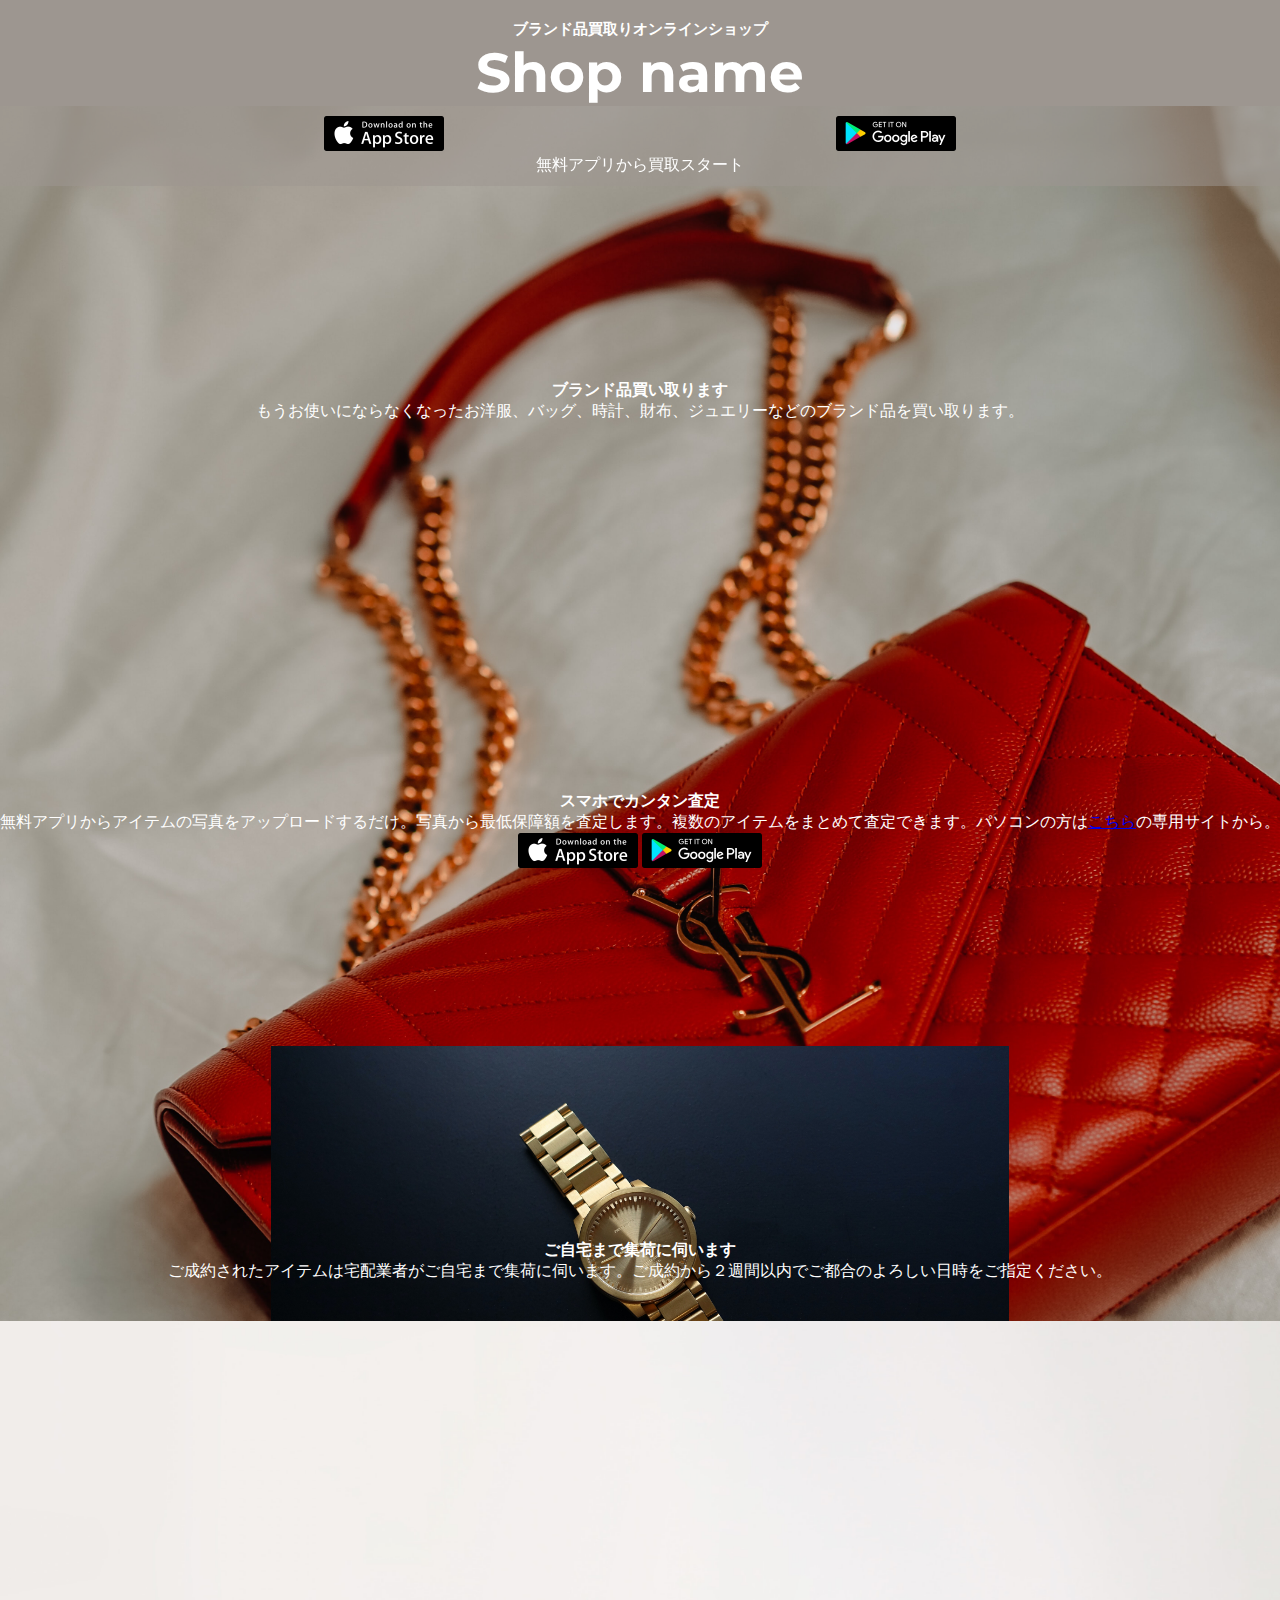
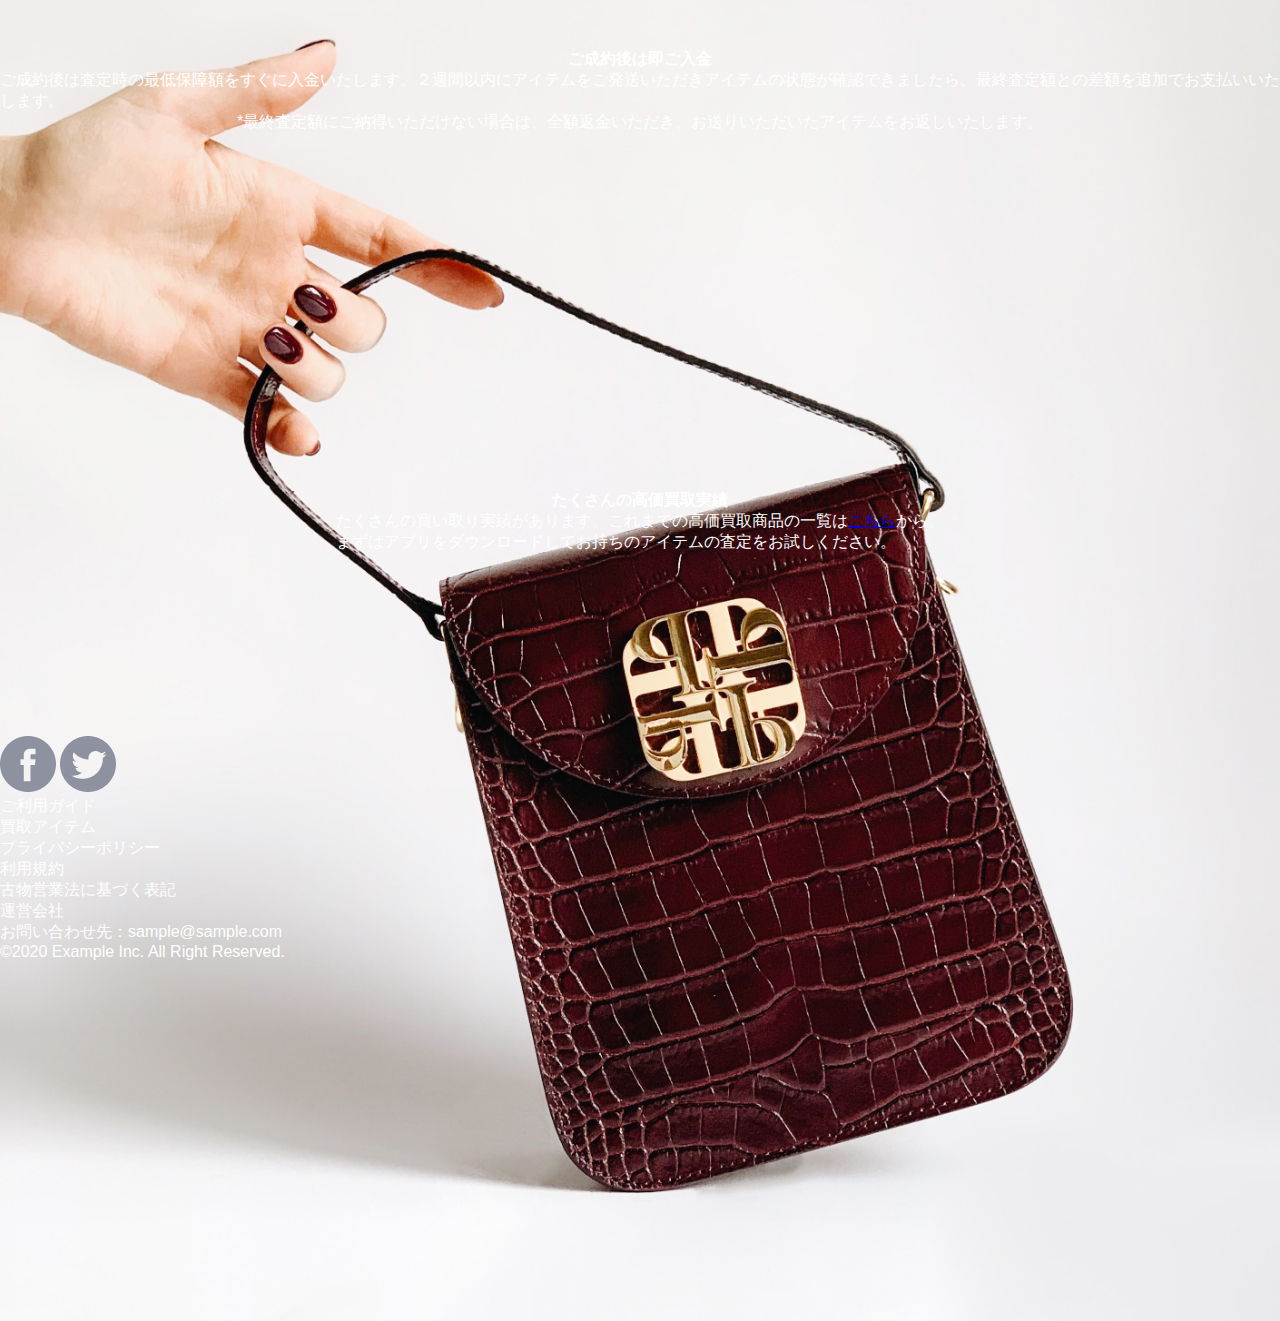
==== index.html @ d6a11336 "first commit" ====
<!DOCTYPE html>
<html lang="ja">
<head>
  <meta charset="UTF-8">
  <meta name="viewport" content="width=device-width, initial-scale=1.0">
  <title>Consignment Shop</title>
  <link rel="stylesheet" href="style.css">
  <link rel="preconnect" href="https://fonts.gstatic.com">
  <link href="https://fonts.googleapis.com/css2?family=Montserrat:wght@400;800&display=swap" rel="stylesheet">
</head>
<body>
  <header>
    <h2 class="sub">ブランド品買取りオンラインショップ</h2>
    <h1 class="main">Shop name</h1>
  </header>
  <div id="app_bar">
    <div>
      <a href="link.html"><img src="img/banner_ios.png" alt="[iOS App]" class="app"></a>
      <a href="link.html"><img src="img/banner_android.png" alt="[Android App]" class="app"></a>
    </div>
    <p>無料アプリから買取スタート</p>
  </div>
  <div class="parts">
    <img src="img/first_img_bag_black.jpg" alt="bag 1" class="background ver">
    <h2>ブランド品買い取ります</h2>
    <p>もうお使いにならなくなったお洋服、バッグ、時計、財布、ジュエリーなどのブランド品を買い取ります。</p>
  </div>
  <div class="parts">
    <img src="img/second_img_bag_gray.jpg" alt="bag 2" class="background ver">
    <h2>スマホでカンタン査定</h2>
    <p>無料アプリからアイテムの写真をアップロードするだけ。写真から最低保障額を査定します。複数のアイテムをまとめて査定できます。パソコンの方は<a href="link.html">こちら</a>の専用サイトから。</p>
    <div>
      <a href="link.html"><img src="img/banner_ios.png" alt="[iOS App]" class="app"></a>
      <a href="link.html"><img src="img/banner_android.png" alt="[Android App]" class="app"></a>
    </div>
  </div>
  <div class="parts">
    <img src="img/third_img_watch_navy.jpg" alt="watch 3" class="background hor">
    <h2>ご自宅まで集荷に伺います</h2>
    <p>ご成約されたアイテムは宅配業者がご自宅まで集荷に伺います。ご成約から２週間以内でご都合のよろしい日時をご指定ください。</p>
  </div>
  <div class="parts">
    <img src="img/fourth_img_bag_pink.jpg" alt="bag 4" class="background hor">
    <h2>ご成約後は即ご入金</h2>
    <p>ご成約後は査定時の最低保障額をすぐに入金いたします。２週間以内にアイテムをご発送いただきアイテムの状態が確認できましたら、最終査定額との差額を追加でお支払いいたします。</p>
    <p class="caution">*最終査定額にご納得いただけない場合は、全額返金いただき、お送りいただいたアイテムをお返しいたします。</p>
  </div>
  <div class="parts">
    <img src="img/fifth_img_bag_white.jpg" alt="bag 5" class="background ver">
    <h2>たくさんの高価買取実績</h2>
    <p>たくさんの買い取り実績があります。これまでの高価買取商品の一覧は<a href="link.html">こちら</a>から。<br>
    まずはアプリをダウンロードしてお持ちのアイテムの査定をお試しください。</p>
  </div>
  <footer>
    <img src="img/icon_fb.png" alt="facebook icon" class="icon">
    <img src="img/icon_tw.png" alt="twitter icon" class="icon">
    <div>ご利用ガイド</div>
    <div>買取アイテム</div>
    <div>プライバシーポリシー</div>
    <div>利用規約</div>
    <div>古物営業法に基づく表記</div>
    <div>運営会社</div>
    <div>お問い合わせ先：sample@sample.com</div>
    <div>©︎2020 Example Inc. All Right Reserved.</div>
  </footer>
</body>
</html>
---- style.css ----
@charset "utf-8";

/* リセットcss */
html, body, div, span, object, iframe,
h1, h2, h3, h4, h5, h6, p, blockquote, pre,
abbr, address, cite, code,
del, dfn, em, img, ins, kbd, q, samp,
small, strong, sub, sup, var,
b, i,
dl, dt, dd, ol, ul, li,
fieldset, form, label, legend,
table, caption, tbody, tfoot, thead, tr, th, td,
article, aside, canvas, details, figcaption, figure,
footer, header, hgroup, menu, nav, section, summary,
time, mark, audio, video {
    margin:0;
    padding:0;
    border:0;
    outline:0;
    font-size:100%;
    vertical-align:baseline;
    background:transparent;
}

body {
  font-family: sans-serif;
  background-color: #9D9690;
  color: #ffffff;
}

/* ヘッダー */
header {
  display: flex;
  flex-direction: column;
  align-items: center;
  background-color: #9D9690;
  padding-top: 20px;
}

.sub {
  font-size: 15px;
}

.main {
  font-size: 55px;
  font-family: 'Montserrat', sans-serif;
}

/* 追従する帯 */
#app_bar {
  height: 80px;
  display: flex;
  flex-direction: column;
  align-items: center;
  justify-content: center;
  position: -webkit-sticky;
  position: sticky;
  top: 0;
  background-color: #9D969088;
}

#app_bar div {
  width: 80%;
  display: flex;
  justify-content: space-around;
}

.app {
  width: 120px;
}

.background.ver {
  width: 100%;
  /* height: 430px; */
}

.background.hor {
  height: 430px;
}

/* 段落のスタイル統一設定 */
.parts {
  height: 430px;
  display: flex;
  flex-direction: column;
  justify-content: center;
  align-items: center;
}

.parts .background {
  position: absolute;
  z-index: -1;
  /* bottom: 0; */
}
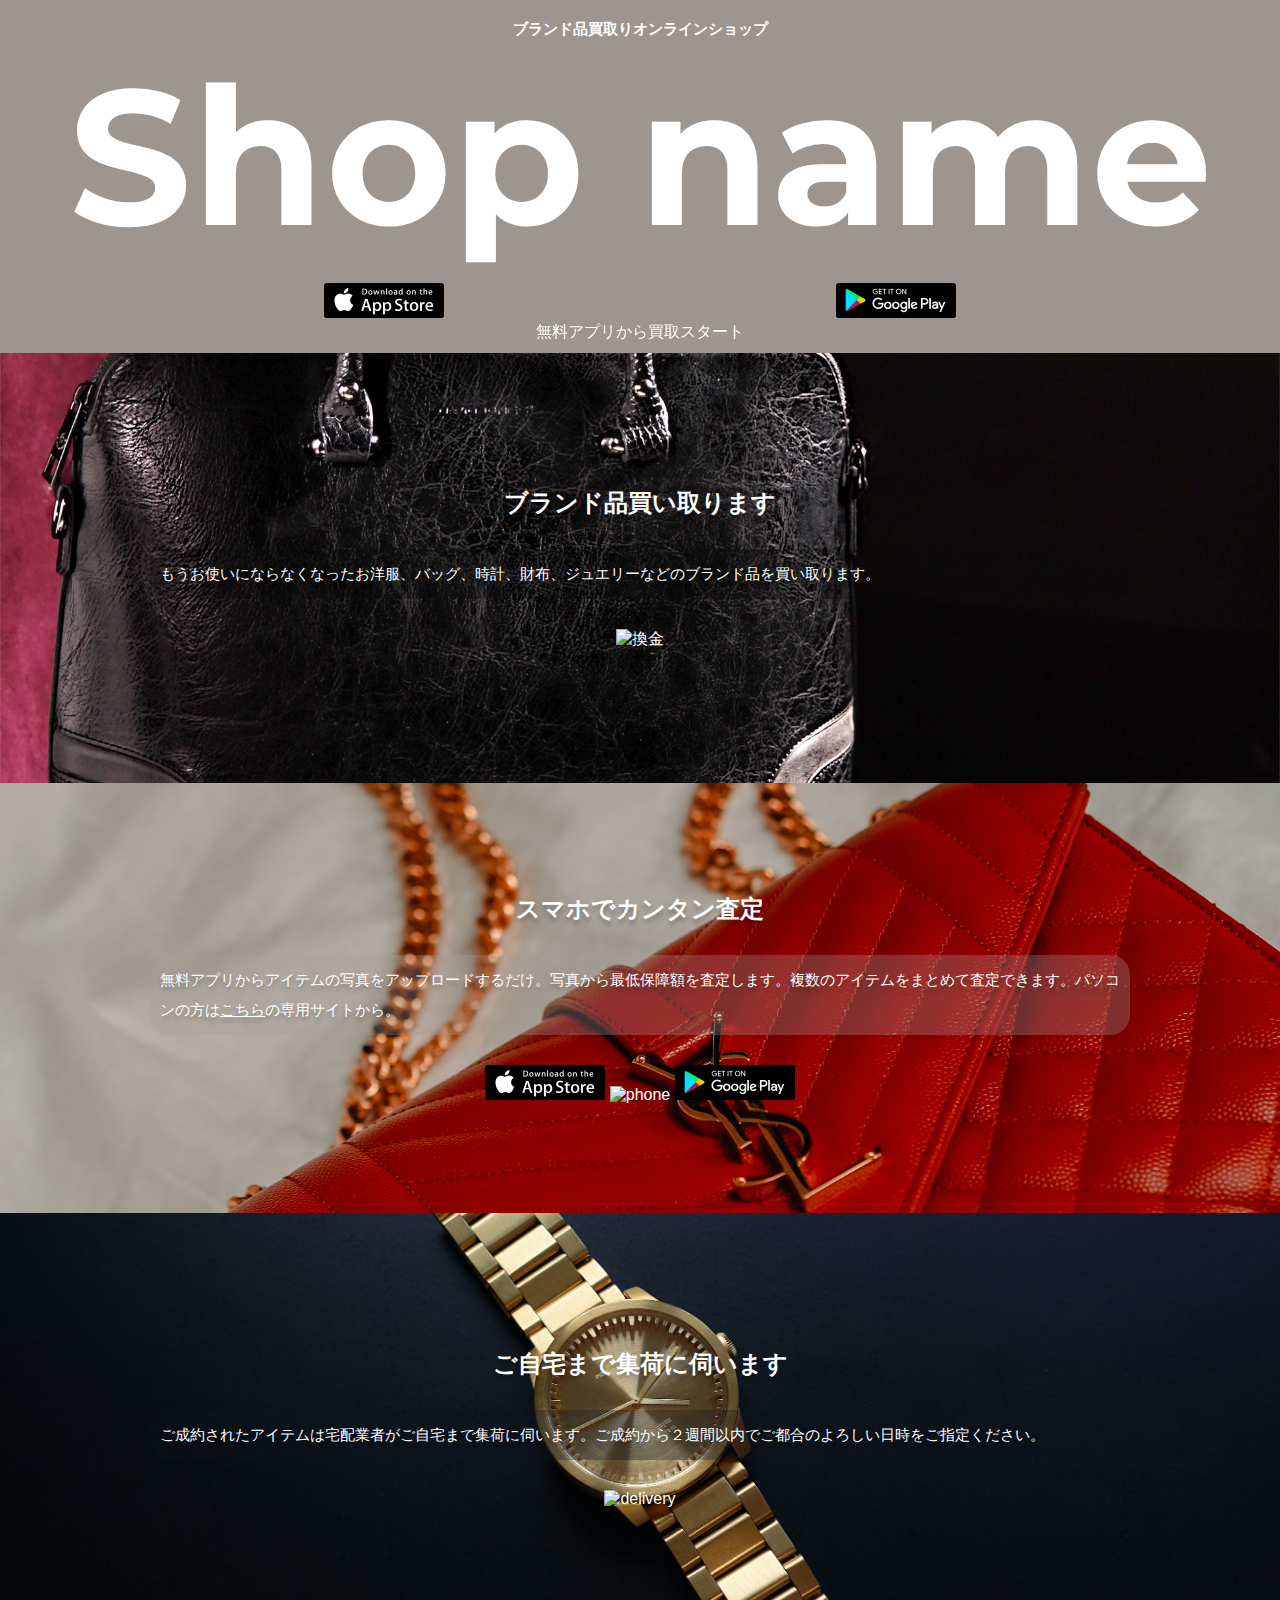
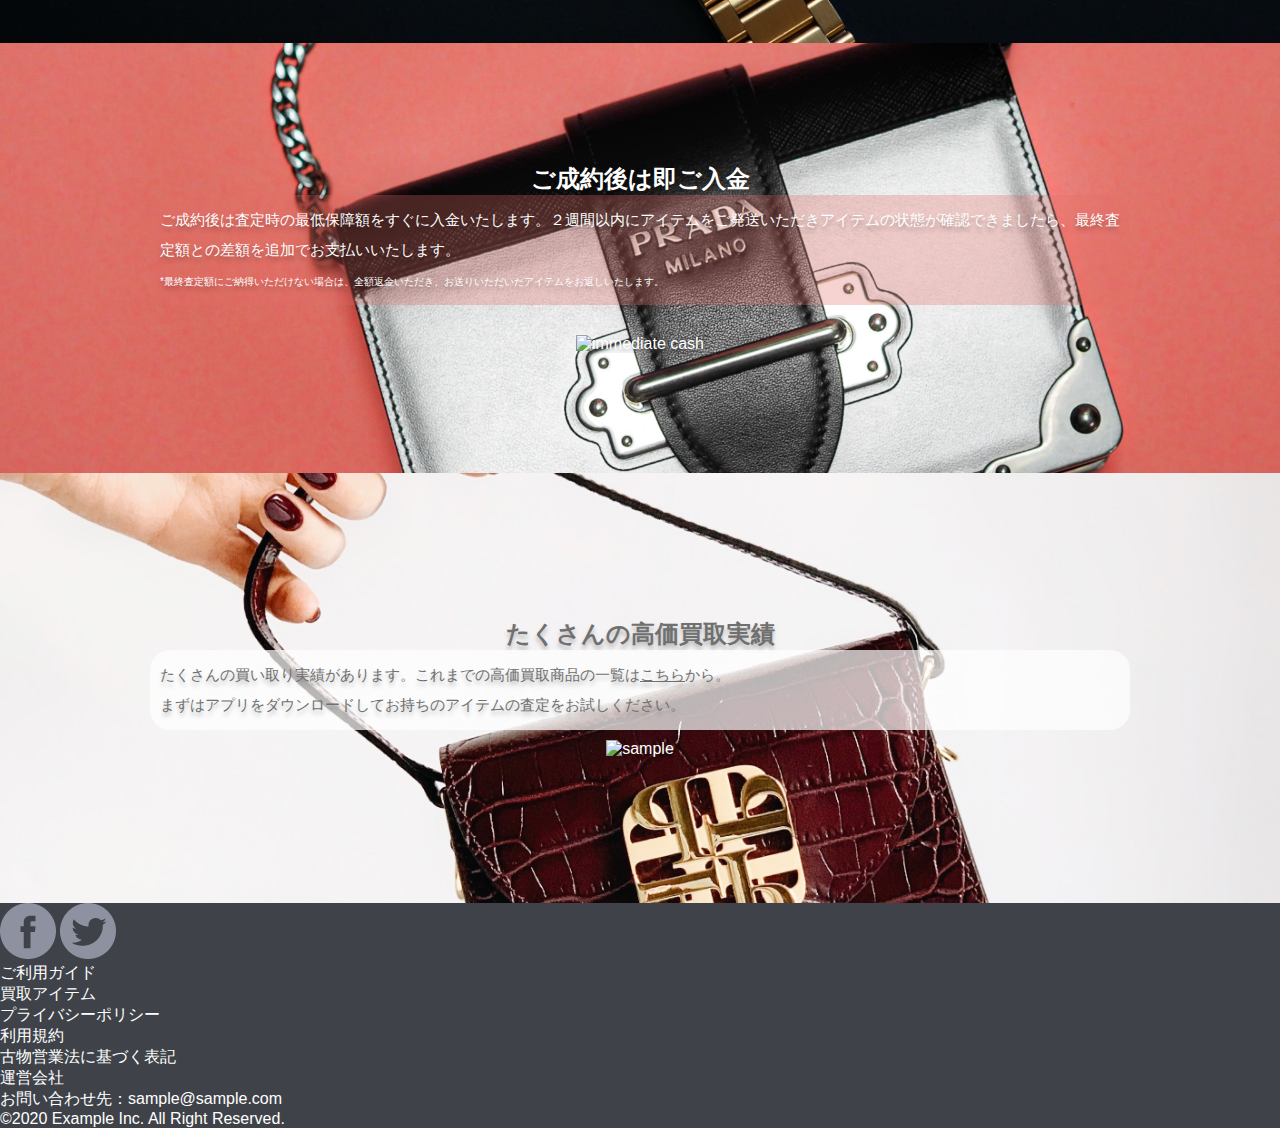
==== commit 768a0d7a: "edit body style" ====
--- a/index.html
+++ b/index.html
@@ -21,35 +21,39 @@
     <p>無料アプリから買取スタート</p>
   </div>
   <div class="parts">
-    <img src="img/first_img_bag_black.jpg" alt="bag 1" class="background ver">
+    <img src="img/first_img_bag_black.jpg" alt="bag 1" class="background left_img">
     <h2>ブランド品買い取ります</h2>
-    <p>もうお使いにならなくなったお洋服、バッグ、時計、財布、ジュエリーなどのブランド品を買い取ります。</p>
+    <p class="black">もうお使いにならなくなったお洋服、バッグ、時計、財布、ジュエリーなどのブランド品を買い取ります。</p>
+    <img src="img/Group_11.png" alt="換金">
   </div>
   <div class="parts">
-    <img src="img/second_img_bag_gray.jpg" alt="bag 2" class="background ver">
+    <img src="img/second_img_bag_gray.jpg" alt="bag 2" class="background right_img">
     <h2>スマホでカンタン査定</h2>
-    <p>無料アプリからアイテムの写真をアップロードするだけ。写真から最低保障額を査定します。複数のアイテムをまとめて査定できます。パソコンの方は<a href="link.html">こちら</a>の専用サイトから。</p>
+    <p class="gray">無料アプリからアイテムの写真をアップロードするだけ。写真から最低保障額を査定します。複数のアイテムをまとめて査定できます。パソコンの方は<a href="link.html">こちら</a>の専用サイトから。</p>
     <div>
       <a href="link.html"><img src="img/banner_ios.png" alt="[iOS App]" class="app"></a>
+      <img src="img/Vector.png" alt="phone">
       <a href="link.html"><img src="img/banner_android.png" alt="[Android App]" class="app"></a>
     </div>
   </div>
   <div class="parts">
-    <img src="img/third_img_watch_navy.jpg" alt="watch 3" class="background hor">
+    <img src="img/third_img_watch_navy.jpg" alt="watch 3" class="background left_img">
     <h2>ご自宅まで集荷に伺います</h2>
-    <p>ご成約されたアイテムは宅配業者がご自宅まで集荷に伺います。ご成約から２週間以内でご都合のよろしい日時をご指定ください。</p>
+    <p class="navy">ご成約されたアイテムは宅配業者がご自宅まで集荷に伺います。ご成約から２週間以内でご都合のよろしい日時をご指定ください。</p>
+    <img src="img/Group_21.png" alt="delivery">
   </div>
   <div class="parts">
-    <img src="img/fourth_img_bag_pink.jpg" alt="bag 4" class="background hor">
-    <h2>ご成約後は即ご入金</h2>
-    <p>ご成約後は査定時の最低保障額をすぐに入金いたします。２週間以内にアイテムをご発送いただきアイテムの状態が確認できましたら、最終査定額との差額を追加でお支払いいたします。</p>
-    <p class="caution">*最終査定額にご納得いただけない場合は、全額返金いただき、お送りいただいたアイテムをお返しいたします。</p>
+    <img src="img/fourth_img_bag_pink.jpg" alt="bag 4" class="background right_img">
+    <h2 id="longtext">ご成約後は即ご入金</h2>
+    <p class="pink">ご成約後は査定時の最低保障額をすぐに入金いたします。２週間以内にアイテムをご発送いただきアイテムの状態が確認できましたら、最終査定額との差額を追加でお支払いいたします。<br><sub class="caution">*最終査定額にご納得いただけない場合は、全額返金いただき、お送りいただいたアイテムをお返しいたします。</sub></p>
+    <img src="img/Group_16.png" alt="immediate cash">
   </div>
   <div class="parts">
-    <img src="img/fifth_img_bag_white.jpg" alt="bag 5" class="background ver">
-    <h2>たくさんの高価買取実績</h2>
-    <p>たくさんの買い取り実績があります。これまでの高価買取商品の一覧は<a href="link.html">こちら</a>から。<br>
+    <img src="img/fifth_img_bag_white.jpg" alt="bag 5" class="background left_img">
+    <h2 id="graytext">たくさんの高価買取実績</h2>
+    <p class="white" id="longp">たくさんの買い取り実績があります。これまでの高価買取商品の一覧は<a href="link.html">こちら</a>から。<br>
     まずはアプリをダウンロードしてお持ちのアイテムの査定をお試しください。</p>
+    <img src="img/Group_22.png" alt="sample">
   </div>
   <footer>
     <img src="img/icon_fb.png" alt="facebook icon" class="icon">
--- a/style.css
+++ b/style.css
@@ -26,6 +26,11 @@
   font-family: sans-serif;
   background-color: #9D9690;
   color: #ffffff;
+  width: 100vw;
+}
+
+a {
+  color: #ffffff;
 }
 
 /* ヘッダー */
@@ -35,6 +40,8 @@
   align-items: center;
   background-color: #9D9690;
   padding-top: 20px;
+  padding-bottom: 80px;
+  margin-bottom: -80px;
 }
 
 .sub {
@@ -42,7 +49,7 @@
 }
 
 .main {
-  font-size: 55px;
+  font-size: 15vw;
   font-family: 'Montserrat', sans-serif;
 }
 
@@ -69,26 +76,78 @@
   width: 120px;
 }
 
-.background.ver {
-  width: 100%;
-  /* height: 430px; */
-}
-
-.background.hor {
-  height: 430px;
-}
-
 /* 段落のスタイル統一設定 */
 .parts {
   height: 430px;
+  width: 100vw;
   display: flex;
   flex-direction: column;
   justify-content: center;
   align-items: center;
+  text-shadow: 0px 4px 4px rgba(0, 0, 0, 0.25);
 }
 
-.parts .background {
+.parts h2 {
+  font-weight: bold;
+  font-size: 24px;
+  margin-bottom: 30px;
+}
+
+.parts p {
+  font-size: 15px;
+  line-height: 30px;
+  width: 75vw;
+  margin-bottom: 30px;
+  padding: 10px;
+  border-radius: 20px;
+}
+
+.caution {
+  font-size: 10px;
+  line-height: 15px;
+}
+
+.black {
+  background: rgba(11, 11, 11, 0.3);
+}
+.gray {
+  background: rgba(169, 159, 151, 0.3);
+}
+.navy {
+  background: rgba(14, 19, 30, 0.3);
+}
+.pink {
+  background: rgba(224, 109, 104, 0.3);
+}
+.white {
+  background: rgba(255, 255, 255, 0.7);
+  color: #707070;
+}
+.white a {
+  color: #707070;
+}
+#graytext {
+  color: #707070;
+  margin-bottom: 0;
+}
+
+#longp {
+  margin-bottom: 10px;
+}
+
+#longtext {
+  margin-bottom: 0;
+}
+
+.background {
   position: absolute;
+  width: 100%;
+  height: 430px;
+  object-fit: cover;
   z-index: -1;
-  /* bottom: 0; */
+}
+
+/* フッター */
+footer {
+  background-color: #3F4349;
 }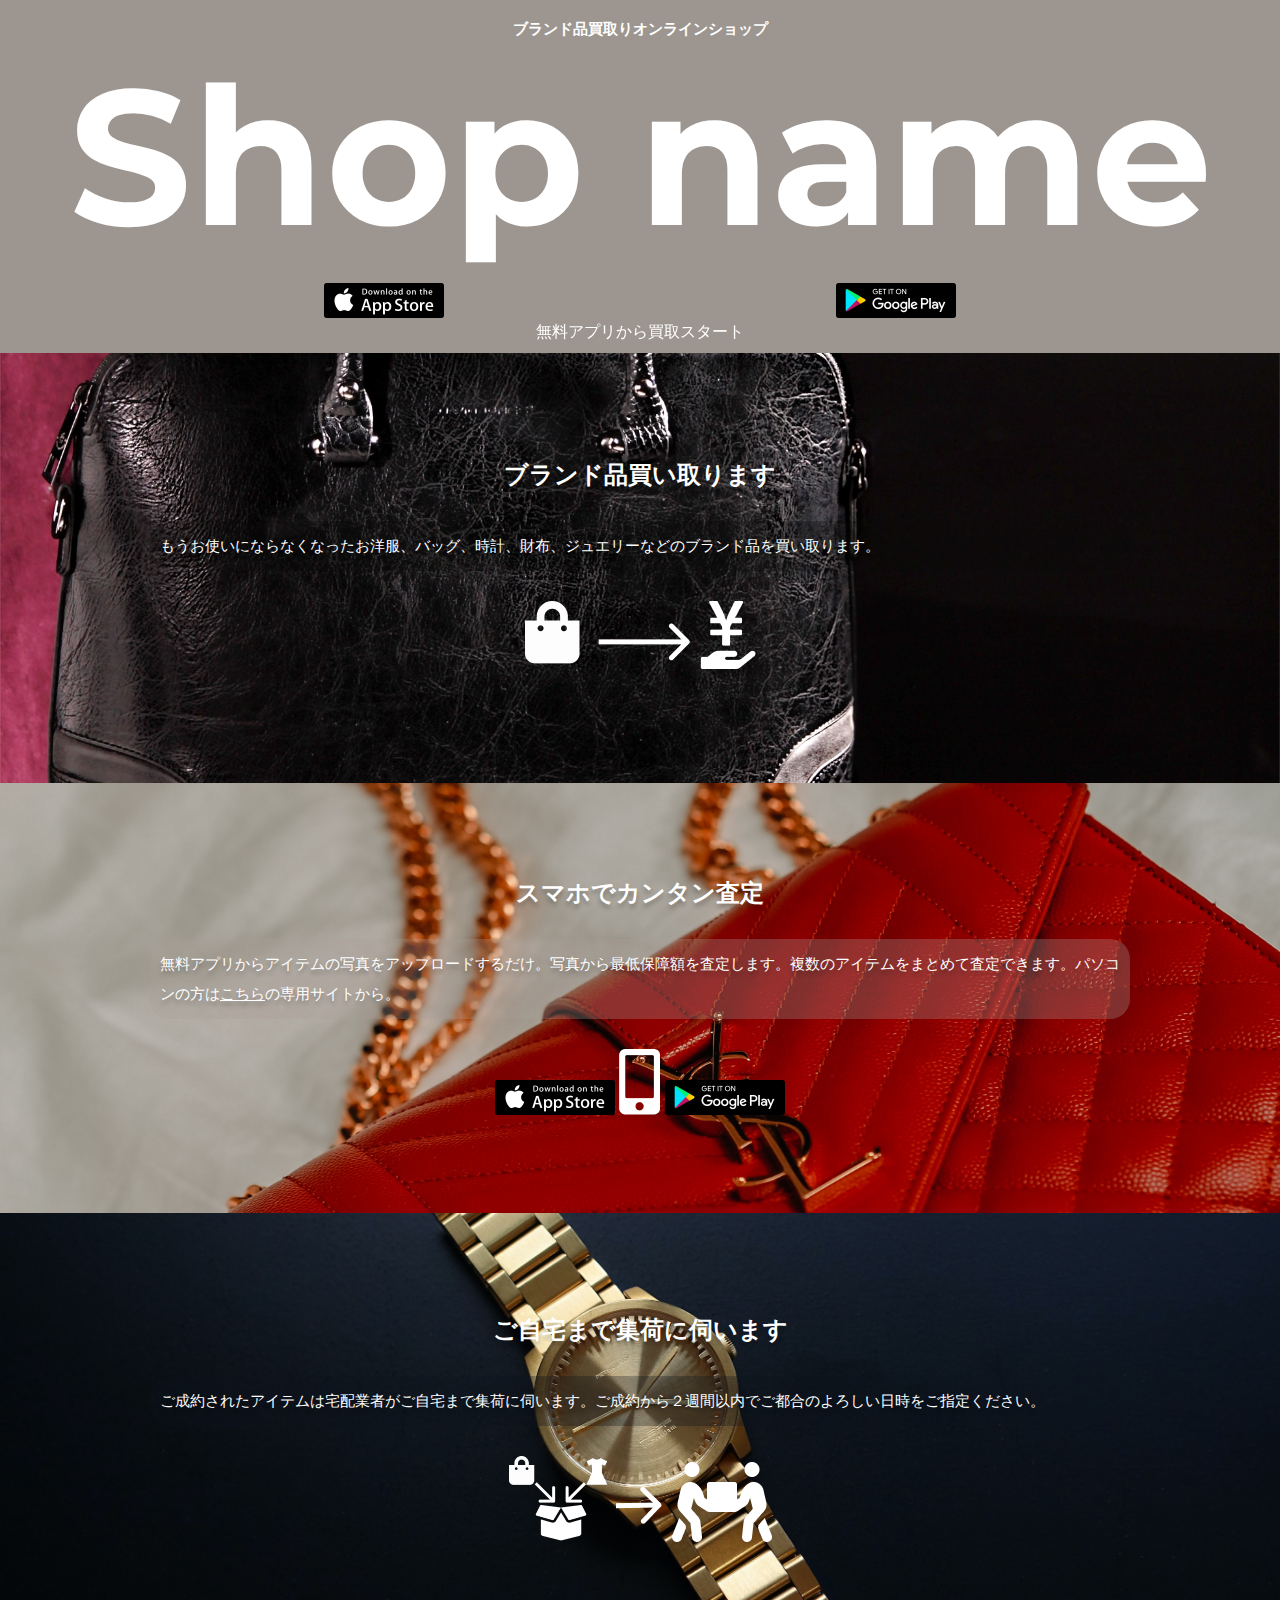
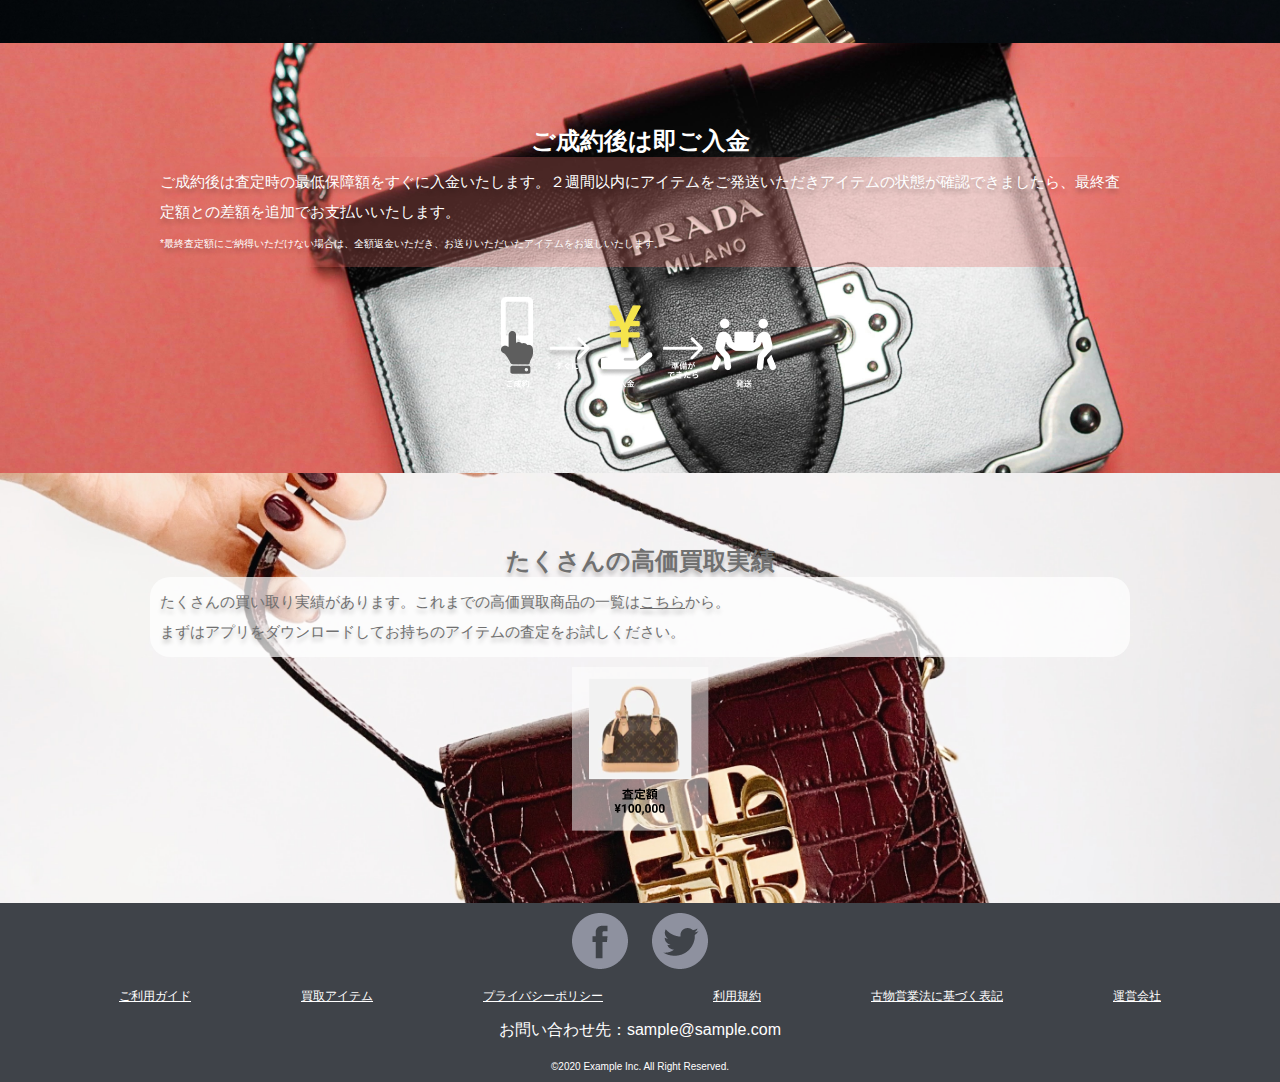
==== commit 28fe419d: "complete footer" ====
--- a/index.html
+++ b/index.html
@@ -56,16 +56,20 @@
     <img src="img/Group_22.png" alt="sample">
   </div>
   <footer>
-    <img src="img/icon_fb.png" alt="facebook icon" class="icon">
-    <img src="img/icon_tw.png" alt="twitter icon" class="icon">
-    <div>ご利用ガイド</div>
-    <div>買取アイテム</div>
-    <div>プライバシーポリシー</div>
-    <div>利用規約</div>
-    <div>古物営業法に基づく表記</div>
-    <div>運営会社</div>
-    <div>お問い合わせ先：sample@sample.com</div>
-    <div>©︎2020 Example Inc. All Right Reserved.</div>
+    <div class="sns_icons">
+    <a href="link.html"><img src="img/icon_fb.png" alt="facebook icon" class="icon"></a>
+    <a href="link.html"><img src="img/icon_tw.png" alt="twitter icon" class="icon"></a>
+    </div>
+    <div class="other_info">
+    <a href="link.html"><div>ご利用ガイド</div></a>
+    <a href="link.html"><div>買取アイテム</div></a>
+    <a href="link.html"><div>プライバシーポリシー</div></a>
+    <a href="link.html"><div>利用規約</div></a>
+    <a href="link.html"><div>古物営業法に基づく表記</div></a>
+    <a href="link.html"><div>運営会社</div></a>
+    </div>
+    <div class="contact">お問い合わせ先：sample@sample.com</div>
+    <div class="copyright">©︎2020 Example Inc. All Right Reserved.</div>
   </footer>
 </body>
 </html>--- a/style.css
+++ b/style.css
@@ -102,11 +102,13 @@
   border-radius: 20px;
 }
 
+/* 注意書きの小文字 */
 .caution {
   font-size: 10px;
   line-height: 15px;
 }
 
+/* 各段落のpの背景 */
 .black {
   background: rgba(11, 11, 11, 0.3);
 }
@@ -131,6 +133,7 @@
   margin-bottom: 0;
 }
 
+/* 文字数大のスペース調整 */
 #longp {
   margin-bottom: 10px;
 }
@@ -139,6 +142,7 @@
   margin-bottom: 0;
 }
 
+/* 画像の背景化 */
 .background {
   position: absolute;
   width: 100%;
@@ -150,4 +154,34 @@
 /* フッター */
 footer {
   background-color: #3F4349;
+  display: flex;
+  flex-direction: column;
+  align-items: center;
+}
+
+.icon {
+  padding: 10px;
+}
+
+.other_info {
+  width: 90vw;
+  display: flex;
+  flex-wrap: wrap;
+  justify-content: space-around;
+  font-size: 12px;
+}
+
+.other_info a {
+  margin: 5px;
+  margin-left: 10px;
+  margin-right: 10px;
+}
+
+.contact {
+  margin: 10px;
+}
+
+.copyright {
+  margin: 10px;
+  font-size: 10px;
 }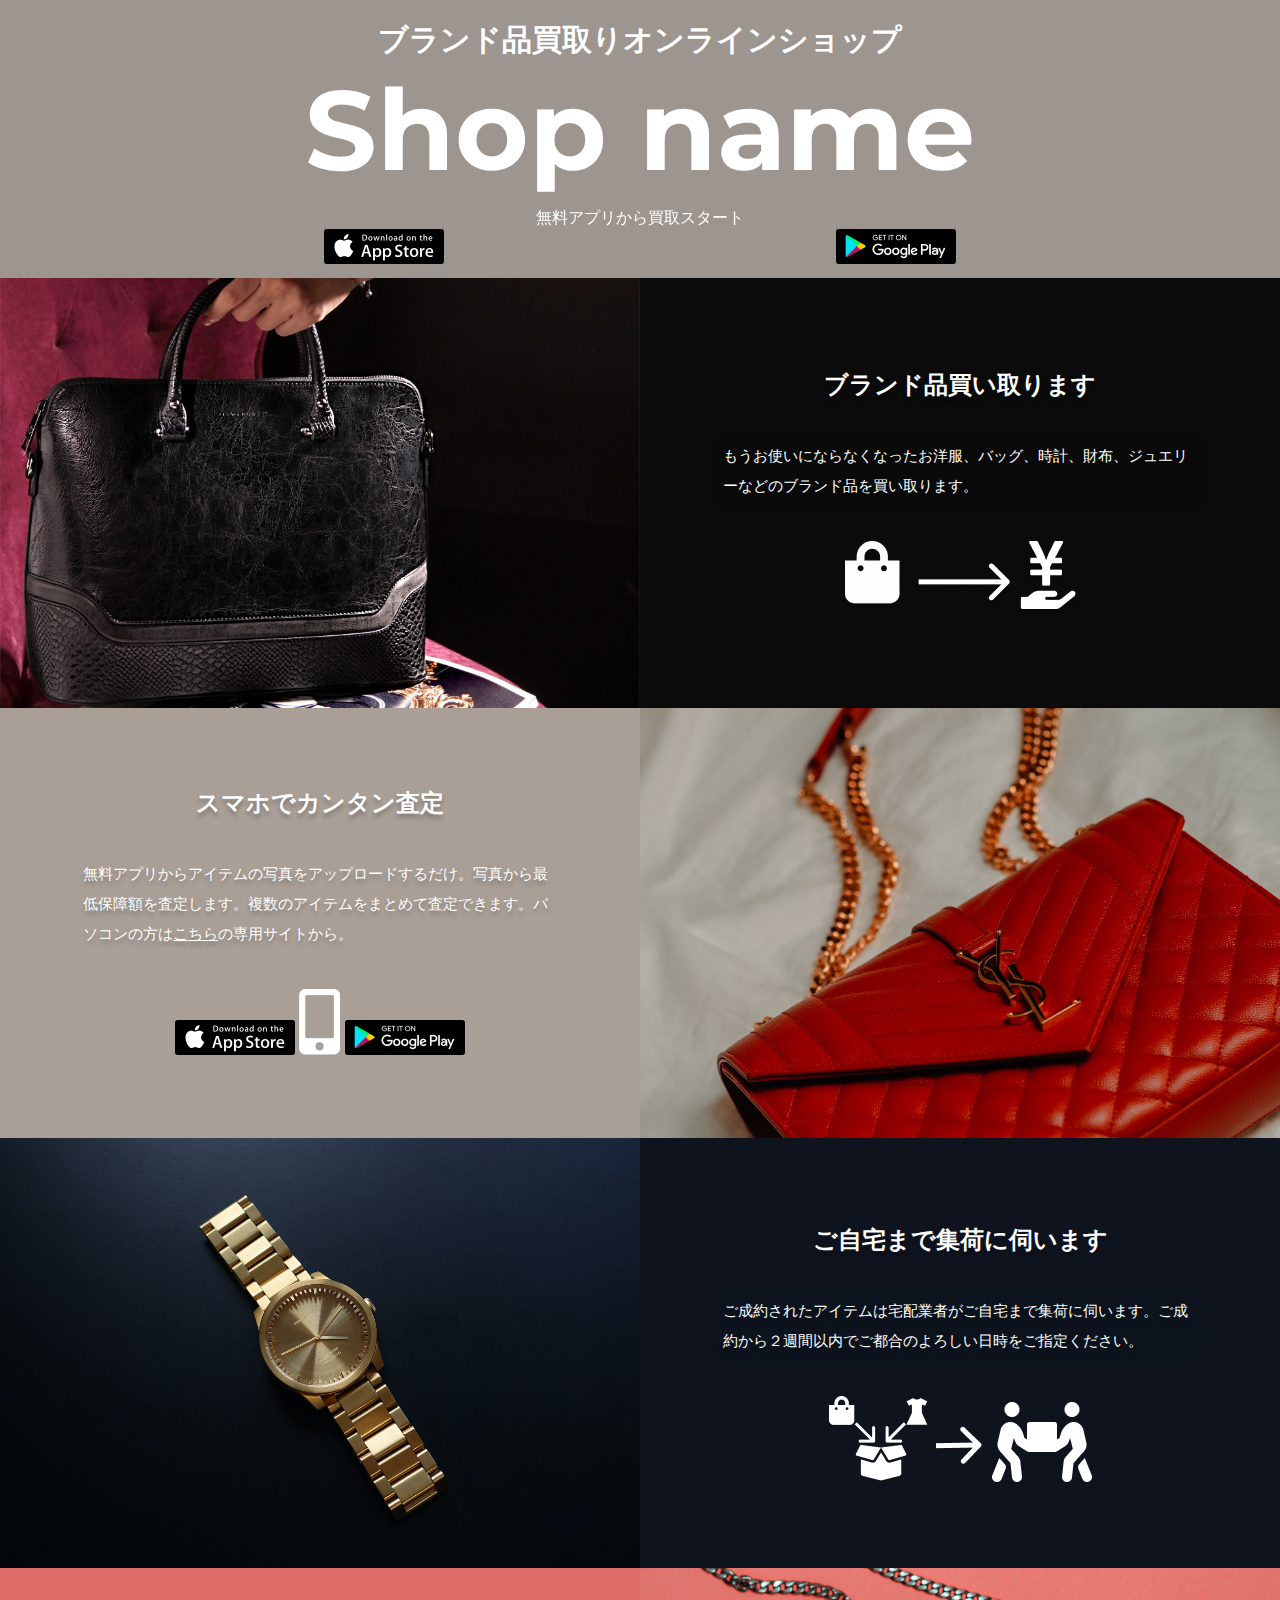
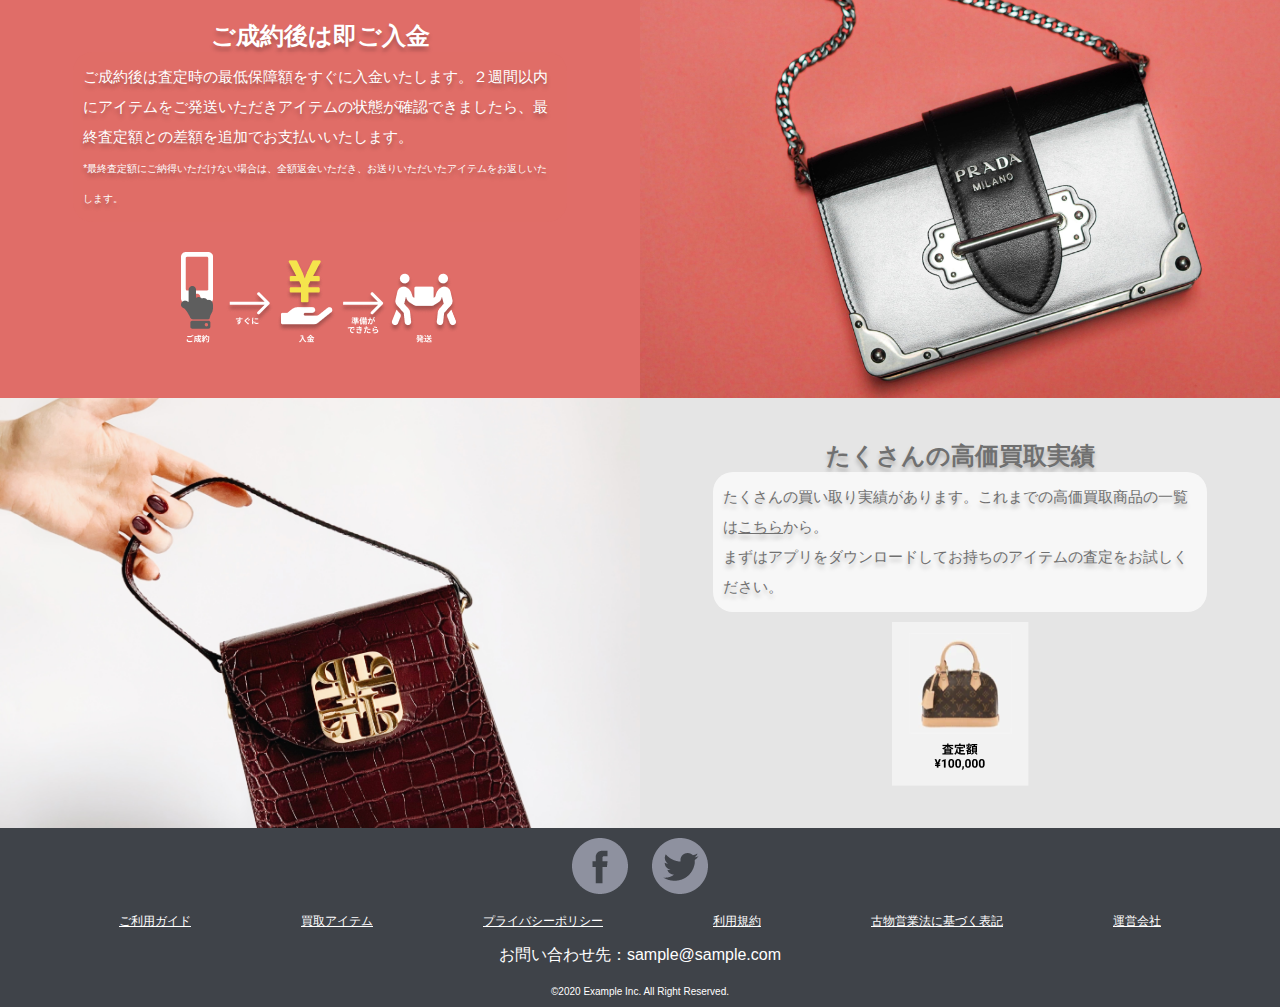
==== commit a8d6d04e: "responsive" ====
--- a/index.html
+++ b/index.html
@@ -14,46 +14,56 @@
     <h1 class="main">Shop name</h1>
   </header>
   <div id="app_bar">
+    <p>無料アプリから買取スタート</p>
     <div>
       <a href="link.html"><img src="img/banner_ios.png" alt="[iOS App]" class="app"></a>
       <a href="link.html"><img src="img/banner_android.png" alt="[Android App]" class="app"></a>
     </div>
-    <p>無料アプリから買取スタート</p>
   </div>
-  <div class="parts">
+  <div class="parts black_div">
     <img src="img/first_img_bag_black.jpg" alt="bag 1" class="background left_img">
-    <h2>ブランド品買い取ります</h2>
-    <p class="black">もうお使いにならなくなったお洋服、バッグ、時計、財布、ジュエリーなどのブランド品を買い取ります。</p>
-    <img src="img/Group_11.png" alt="換金">
-  </div>
-  <div class="parts">
-    <img src="img/second_img_bag_gray.jpg" alt="bag 2" class="background right_img">
-    <h2>スマホでカンタン査定</h2>
-    <p class="gray">無料アプリからアイテムの写真をアップロードするだけ。写真から最低保障額を査定します。複数のアイテムをまとめて査定できます。パソコンの方は<a href="link.html">こちら</a>の専用サイトから。</p>
-    <div>
-      <a href="link.html"><img src="img/banner_ios.png" alt="[iOS App]" class="app"></a>
-      <img src="img/Vector.png" alt="phone">
-      <a href="link.html"><img src="img/banner_android.png" alt="[Android App]" class="app"></a>
+    <div class="main_text right_img">
+      <h2>ブランド品買い取ります</h2>
+      <p class="black">もうお使いにならなくなったお洋服、バッグ、時計、財布、ジュエリーなどのブランド品を買い取ります。</p>
+      <img src="img/Group_11.png" alt="換金">
     </div>
   </div>
-  <div class="parts">
+  <div class="parts gray_div">
+    <img src="img/second_img_bag_gray.jpg" alt="bag 2" class="background right_img">
+    <div class="main_text left_img">
+      <h2>スマホでカンタン査定</h2>
+      <p class="gray">無料アプリからアイテムの写真をアップロードするだけ。写真から最低保障額を査定します。複数のアイテムをまとめて査定できます。パソコンの方は<a href="link.html">こちら</a>の専用サイトから。</p>
+      <div>
+        <a href="link.html"><img src="img/banner_ios.png" alt="[iOS App]" class="app"></a>
+        <img src="img/Vector.png" alt="phone">
+        <a href="link.html"><img src="img/banner_android.png" alt="[Android App]" class="app"></a>
+      </div>
+    </div>
+  </div>
+  <div class="parts navy_div">
     <img src="img/third_img_watch_navy.jpg" alt="watch 3" class="background left_img">
-    <h2>ご自宅まで集荷に伺います</h2>
-    <p class="navy">ご成約されたアイテムは宅配業者がご自宅まで集荷に伺います。ご成約から２週間以内でご都合のよろしい日時をご指定ください。</p>
-    <img src="img/Group_21.png" alt="delivery">
+    <div class="main_text right_img">
+      <h2>ご自宅まで集荷に伺います</h2>
+      <p class="navy">ご成約されたアイテムは宅配業者がご自宅まで集荷に伺います。ご成約から２週間以内でご都合のよろしい日時をご指定ください。</p>
+      <img src="img/Group_21.png" alt="delivery">
+    </div>
   </div>
-  <div class="parts">
+  <div class="parts pink_div">
     <img src="img/fourth_img_bag_pink.jpg" alt="bag 4" class="background right_img">
-    <h2 id="longtext">ご成約後は即ご入金</h2>
-    <p class="pink">ご成約後は査定時の最低保障額をすぐに入金いたします。２週間以内にアイテムをご発送いただきアイテムの状態が確認できましたら、最終査定額との差額を追加でお支払いいたします。<br><sub class="caution">*最終査定額にご納得いただけない場合は、全額返金いただき、お送りいただいたアイテムをお返しいたします。</sub></p>
-    <img src="img/Group_16.png" alt="immediate cash">
+    <div class="main_text left_img">
+      <h2 id="longtext">ご成約後は即ご入金</h2>
+      <p class="pink">ご成約後は査定時の最低保障額をすぐに入金いたします。２週間以内にアイテムをご発送いただきアイテムの状態が確認できましたら、最終査定額との差額を追加でお支払いいたします。<br><sub class="caution">*最終査定額にご納得いただけない場合は、全額返金いただき、お送りいただいたアイテムをお返しいたします。</sub></p>
+      <img src="img/Group_16.png" alt="immediate cash">
+    </div>
   </div>
-  <div class="parts">
+  <div class="parts white_div">
     <img src="img/fifth_img_bag_white.jpg" alt="bag 5" class="background left_img">
-    <h2 id="graytext">たくさんの高価買取実績</h2>
-    <p class="white" id="longp">たくさんの買い取り実績があります。これまでの高価買取商品の一覧は<a href="link.html">こちら</a>から。<br>
-    まずはアプリをダウンロードしてお持ちのアイテムの査定をお試しください。</p>
-    <img src="img/Group_22.png" alt="sample">
+    <div class="main_text right_img">
+      <h2 id="graytext">たくさんの高価買取実績</h2>
+      <p class="white" id="longp">たくさんの買い取り実績があります。これまでの高価買取商品の一覧は<a href="link.html">こちら</a>から。<br>
+      まずはアプリをダウンロードしてお持ちのアイテムの査定をお試しください。</p>
+      <img src="img/Group_22.png" alt="sample">
+    </div>
   </div>
   <footer>
     <div class="sns_icons">
--- a/style.css
+++ b/style.css
@@ -45,7 +45,7 @@
 }
 
 .sub {
-  font-size: 15px;
+  font-size: 4vw;
 }
 
 .main {
@@ -64,6 +64,7 @@
   position: sticky;
   top: 0;
   background-color: #9D969088;
+  z-index: 2;
 }
 
 #app_bar div {
@@ -86,6 +87,8 @@
   align-items: center;
   text-shadow: 0px 4px 4px rgba(0, 0, 0, 0.25);
 }
+
+
 
 .parts h2 {
   font-weight: bold;
@@ -102,6 +105,13 @@
   border-radius: 20px;
 }
 
+.main_text {
+  display: flex;
+  flex-direction: column;
+  justify-content: center;
+  align-items: center;
+}
+
 /* 注意書きの小文字 */
 .caution {
   font-size: 10px;
@@ -184,4 +194,51 @@
 .copyright {
   margin: 10px;
   font-size: 10px;
+}
+
+@media (min-width: 750px) {
+
+  .background {
+    width: 50vw;
+    z-index: 1;
+    /* position: static; */
+  }
+
+  .left_img {
+    left: 0;
+  }
+  .right_img {
+    right: 0;
+  }
+
+  .main_text {
+    position: absolute;
+    width: 50vw;
+  }
+  .parts p {
+    width: 37vw;
+  }
+
+  .black_div {
+    background: rgba(11, 11, 11);
+  }
+  .gray_div {
+    background: rgba(169, 159, 151);
+  }
+  .navy_div {
+    background: rgba(14, 19, 30);
+  }
+  .pink_div {
+    background: rgba(224, 109, 104);
+  }
+  .white_div {
+    background: #E5E5E5;
+  }
+
+  .sub {
+    font-size: 30px;
+  }
+  .main {
+    font-size: 112.5px;
+  }
 }